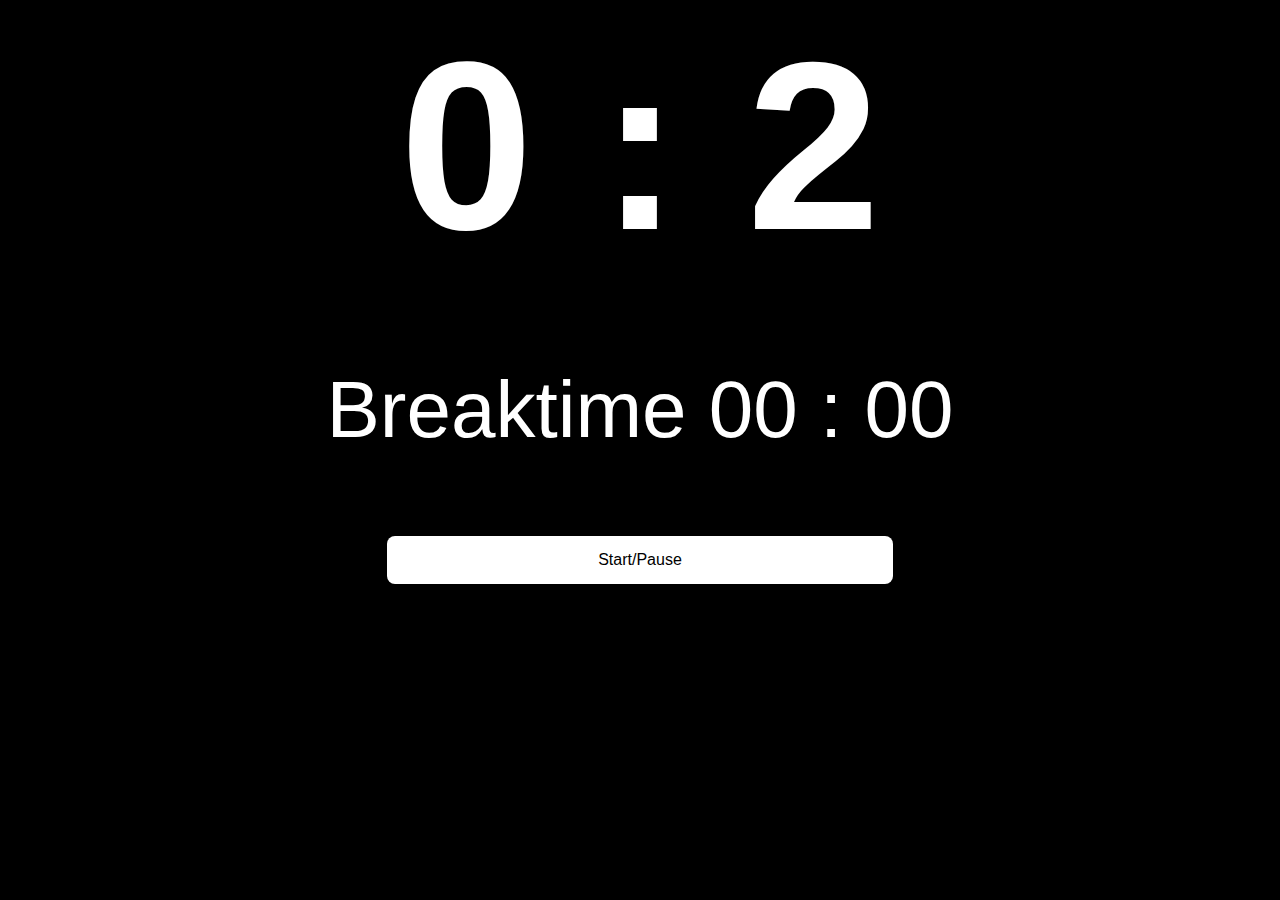
==== countdown.html @ a86d6032 "Now timer switching to break and counting down on page" ====
<!DOCTYPE html>

    <head>
        <meta charset="utf-8">
        <meta http-equiv="X-UA-Compatible" content="IE=edge">
        <title></title>
        <meta name="description" content="">
        <meta name="viewport" content="width=device-width, initial-scale=1">
        <link rel="stylesheet" href="main.css">
    </head>
    <body>
        <div class="container">

            <div class="clockall">
                <!-- <h1 id ="ticker">0</h1> -->
                <div id="clockshow">
                    <h1>
                        <span id ="tickerMinutes">00</span>
                        <span>:</span>
                        <span id ="tickerSeconds">00</span>
                    </h1>
                </div>
            <div id="breakall">
                <p>Breaktime
                    
                        <span id="breakMinutes">00</span>
                        <span>:</span>
                        <span id="breakSeconds">00</span>
                </p>
            </div>

                <div class="button-area">
                    <button class="pause-btn" id="pause">Start/Pause</button>

                </div>
            </div>
        </div>

        <script src="countdownClock.js" async defer></script>
    </body>
</html>
---- main.css ----
h1{
    font-family: Verdana, Geneva, Tahoma, sans-serif;
    color: white;
    font-size: 15em;
    text-align: center;
    padding: 0em;
    margin: 0em;
}

.container{
/* width: 100em;
height: 100em; */
}

.clockall{
height:80%;
width: 80%;
margin: 0 auto;
}

body {
  
    background: black;


}

.pause-btn{
    border-radius: 8px;
    width: 50%;
   

    background-color: white;
    border: none;
    color: black;
    padding: 15px 32px;
    text-align: center;
    text-decoration: none;
    /* display: inline-block; */
    margin: 0 auto;
    font-size: 16px;
}
.button-area{
    width: 100%;
    margin: 0 auto;
    float: center;
    text-align: center;
}

h5{
    text-align: center;
    color: white;
    font-size: 5em;
}

p{
    font-family: Verdana, Geneva, Tahoma, sans-serif;
    color: white;
    font-size: 5em;
    text-align: center;
    padding: 0em;
}

#breakall{
    visibility: visible; 
    /* change to hidden later if don't want break to appear at first */
}

#clockshow{
    visibility: visible;
}
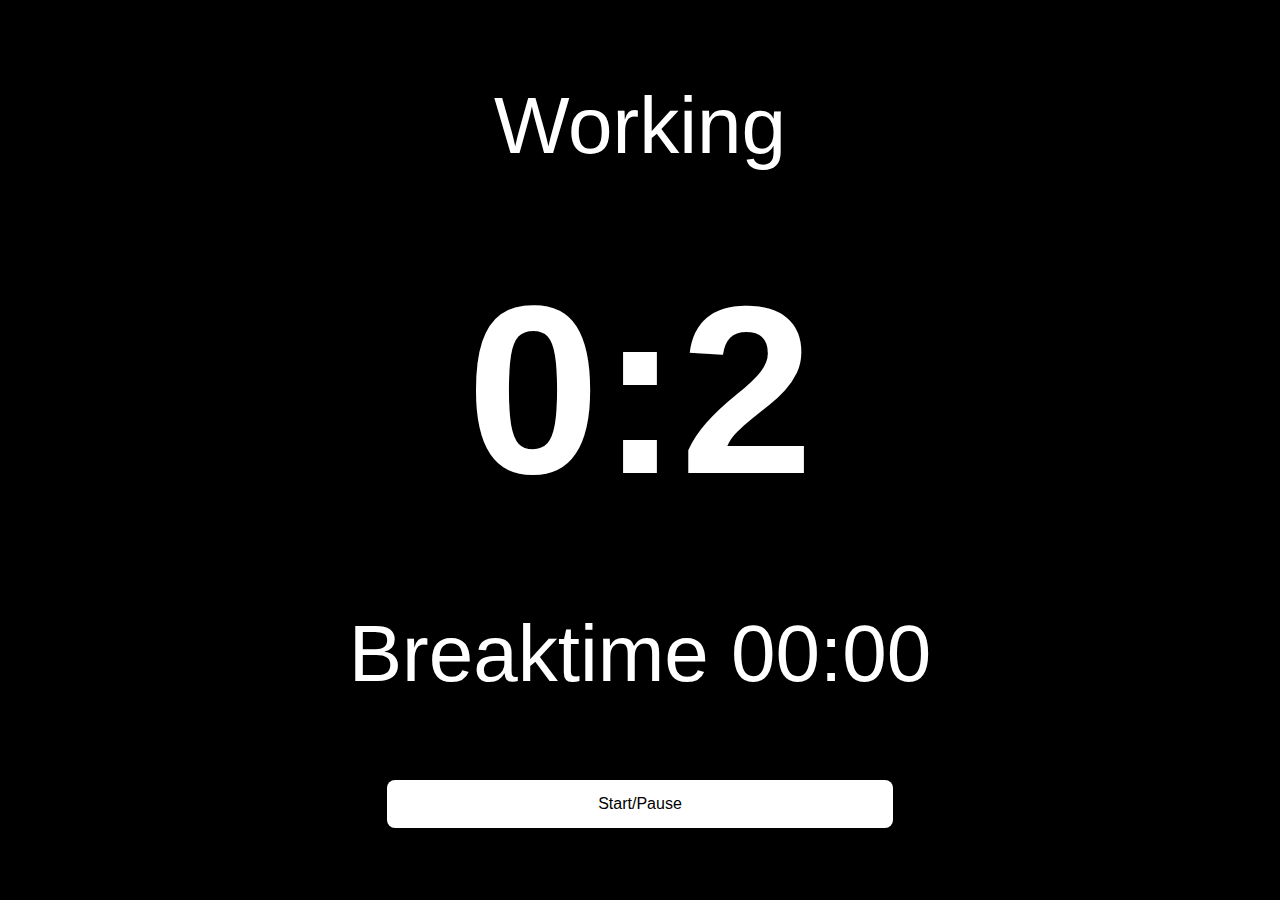
==== commit 1d6a272f: "color changes based on status" ====
--- a/countdown.html
+++ b/countdown.html
@@ -14,18 +14,15 @@
             <div class="clockall">
                 <!-- <h1 id ="ticker">0</h1> -->
                 <div id="clockshow">
+                    <p id = "hstatus">Working</p>
                     <h1>
-                        <span id ="tickerMinutes">00</span>
-                        <span>:</span>
-                        <span id ="tickerSeconds">00</span>
+                        <span id ="tickerMinutes">00</span><span>:</span><span id ="tickerSeconds">00</span>
                     </h1>
                 </div>
             <div id="breakall">
                 <p>Breaktime
                     
-                        <span id="breakMinutes">00</span>
-                        <span>:</span>
-                        <span id="breakSeconds">00</span>
+                        <span id="breakMinutes">00</span><span>:</span><span id="breakSeconds">00</span>
                 </p>
             </div>
 
--- a/main.css
+++ b/main.css
@@ -1,3 +1,4 @@
+
 h1{
     font-family: Verdana, Geneva, Tahoma, sans-serif;
     color: white;
@@ -5,6 +6,7 @@
     text-align: center;
     padding: 0em;
     margin: 0em;
+    
 }
 
 .container{
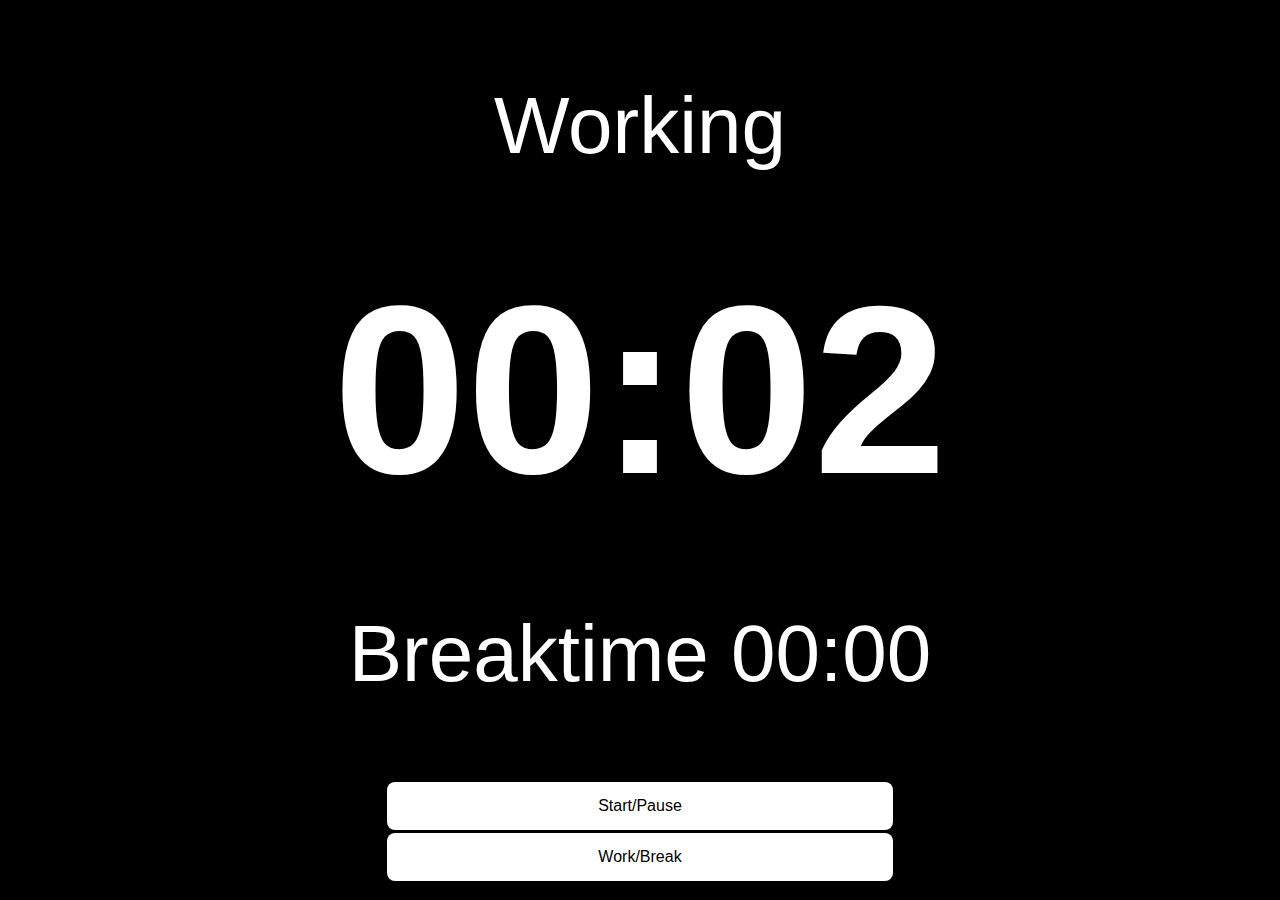
==== commit ed2f43a3: "Added button functionality for switching" ====
--- a/countdown.html
+++ b/countdown.html
@@ -28,6 +28,9 @@
 
                 <div class="button-area">
                     <button class="pause-btn" id="pause">Start/Pause</button>
+                    
+                    <button class="pause-btn" id="workBreak">Work/Break</button>
+
 
                 </div>
             </div>
--- a/main.css
+++ b/main.css
@@ -41,6 +41,7 @@
     /* display: inline-block; */
     margin: 0 auto;
     font-size: 16px;
+    margin: .1em;
 }
 .button-area{
     width: 100%;
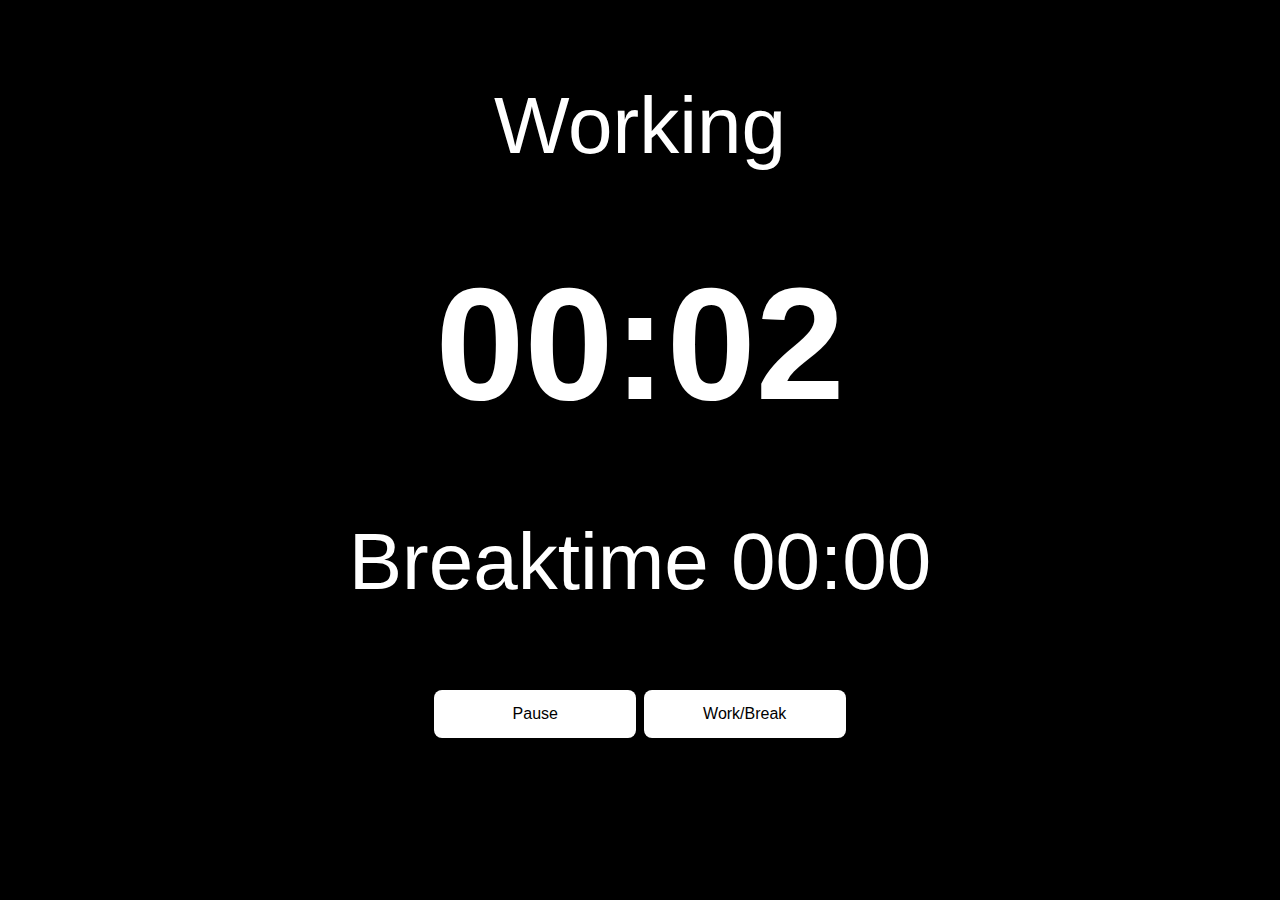
==== commit 936d3a2a: "Reszied, reconfigured status" ====
--- a/countdown.html
+++ b/countdown.html
@@ -20,14 +20,13 @@
                     </h1>
                 </div>
             <div id="breakall">
-                <p>Breaktime
-                    
-                        <span id="breakMinutes">00</span><span>:</span><span id="breakSeconds">00</span>
+                <p>Breaktime 
+                    <span id="breakMinutes">00</span><span>:</span><span id="breakSeconds">00</span>
                 </p>
             </div>
 
                 <div class="button-area">
-                    <button class="pause-btn" id="pause">Start/Pause</button>
+                    <button class="pause-btn" id="pause">Pause</button>
                     
                     <button class="pause-btn" id="workBreak">Work/Break</button>
 
--- a/main.css
+++ b/main.css
@@ -2,7 +2,7 @@
 h1{
     font-family: Verdana, Geneva, Tahoma, sans-serif;
     color: white;
-    font-size: 15em;
+    font-size: 10em;
     text-align: center;
     padding: 0em;
     margin: 0em;
@@ -29,7 +29,7 @@
 
 .pause-btn{
     border-radius: 8px;
-    width: 50%;
+    width: 20%;
    
 
     background-color: white;
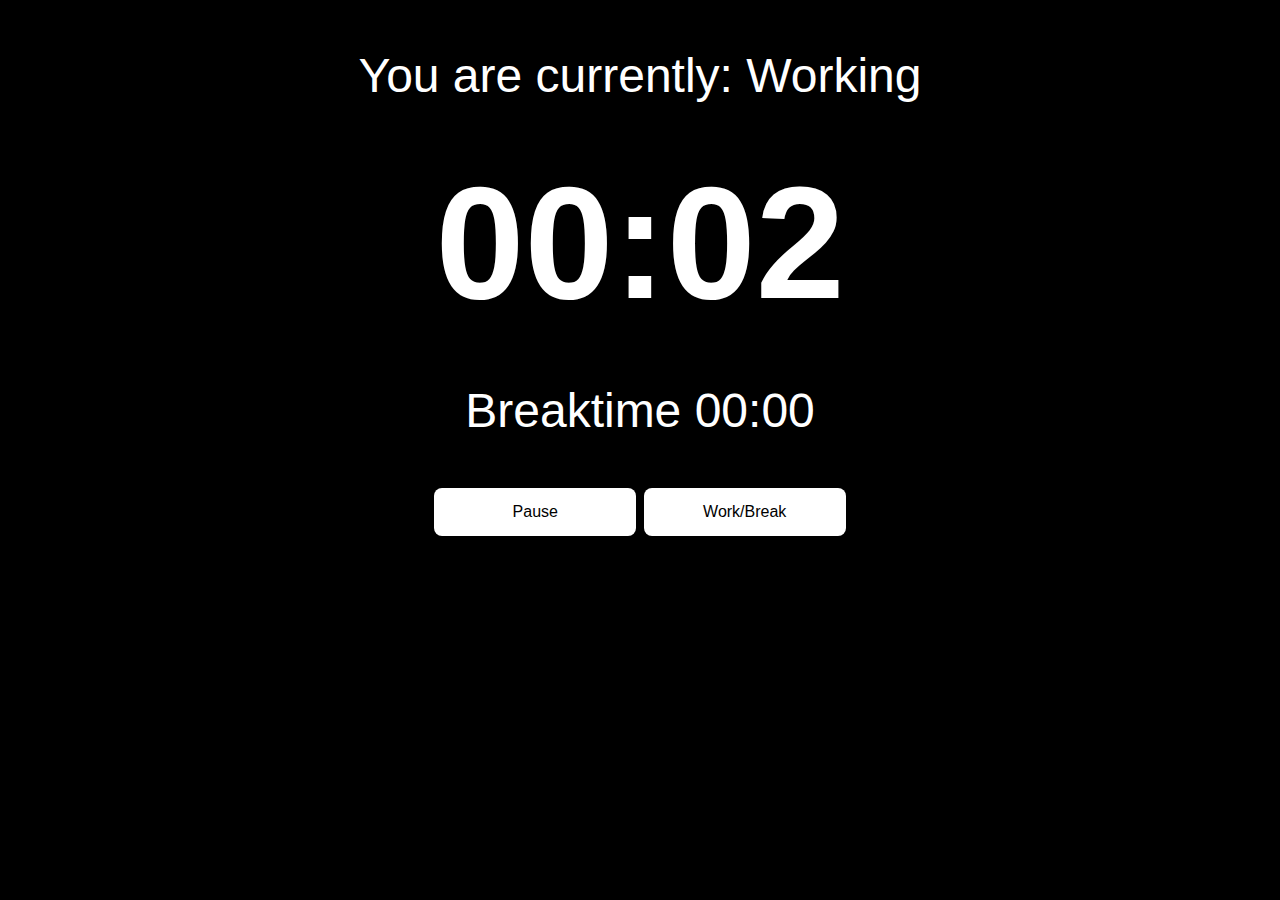
==== commit 4011b54d: "Changed status line at top, resized some things for better readability" ====
--- a/countdown.html
+++ b/countdown.html
@@ -14,7 +14,10 @@
             <div class="clockall">
                 <!-- <h1 id ="ticker">0</h1> -->
                 <div id="clockshow">
-                    <p id = "hstatus">Working</p>
+                    <p>You are currently: 
+                    <span id = "hstatus">Working</span>
+
+                    </p>
                     <h1>
                         <span id ="tickerMinutes">00</span><span>:</span><span id ="tickerSeconds">00</span>
                     </h1>
--- a/main.css
+++ b/main.css
@@ -1,4 +1,8 @@
-
+main{
+    max-width: 38rem;
+    padding: 2rem;
+    margin: auto;
+}
 h1{
     font-family: Verdana, Geneva, Tahoma, sans-serif;
     color: white;
@@ -12,6 +16,7 @@
 .container{
 /* width: 100em;
 height: 100em; */
+
 }
 
 .clockall{
@@ -59,7 +64,7 @@
 p{
     font-family: Verdana, Geneva, Tahoma, sans-serif;
     color: white;
-    font-size: 5em;
+    font-size: 3em;
     text-align: center;
     padding: 0em;
 }
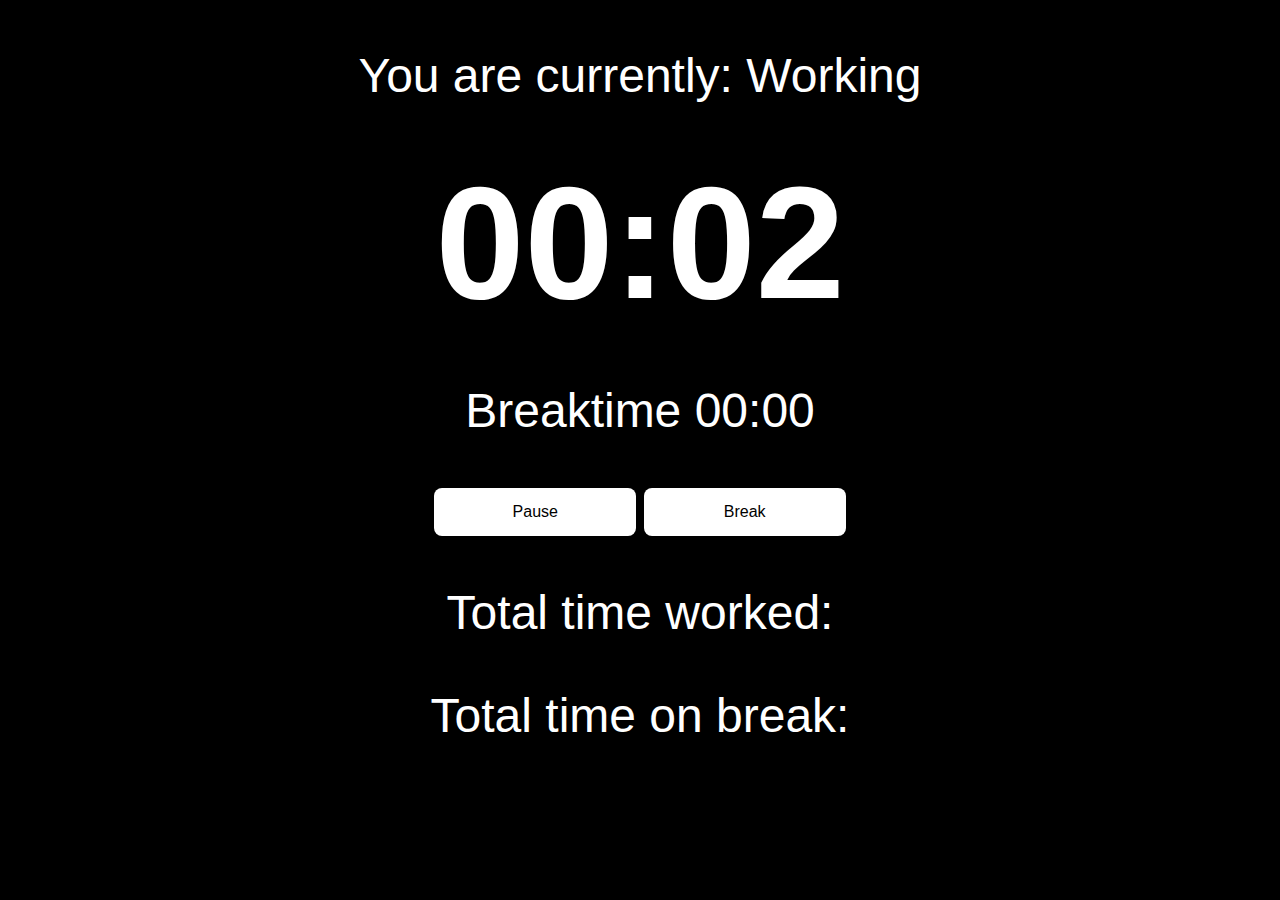
==== commit 68cd6899: "now storing breakTime" ====
--- a/countdown.html
+++ b/countdown.html
@@ -29,12 +29,15 @@
             </div>
 
                 <div class="button-area">
-                    <button class="pause-btn" id="pause">Pause</button>
+                    <button class="pause-btn" id="pause_resume">Pause</button>
                     
-                    <button class="pause-btn" id="workBreak">Work/Break</button>
+                    <button class="pause-btn" id="workBreak">Break</button>
 
 
                 </div>
+                <p>Total time worked: <span id="totalWorked"></span></p>
+                <p>Total time on break: <span id="totalBreaked"></span></p>
+
             </div>
         </div>
 
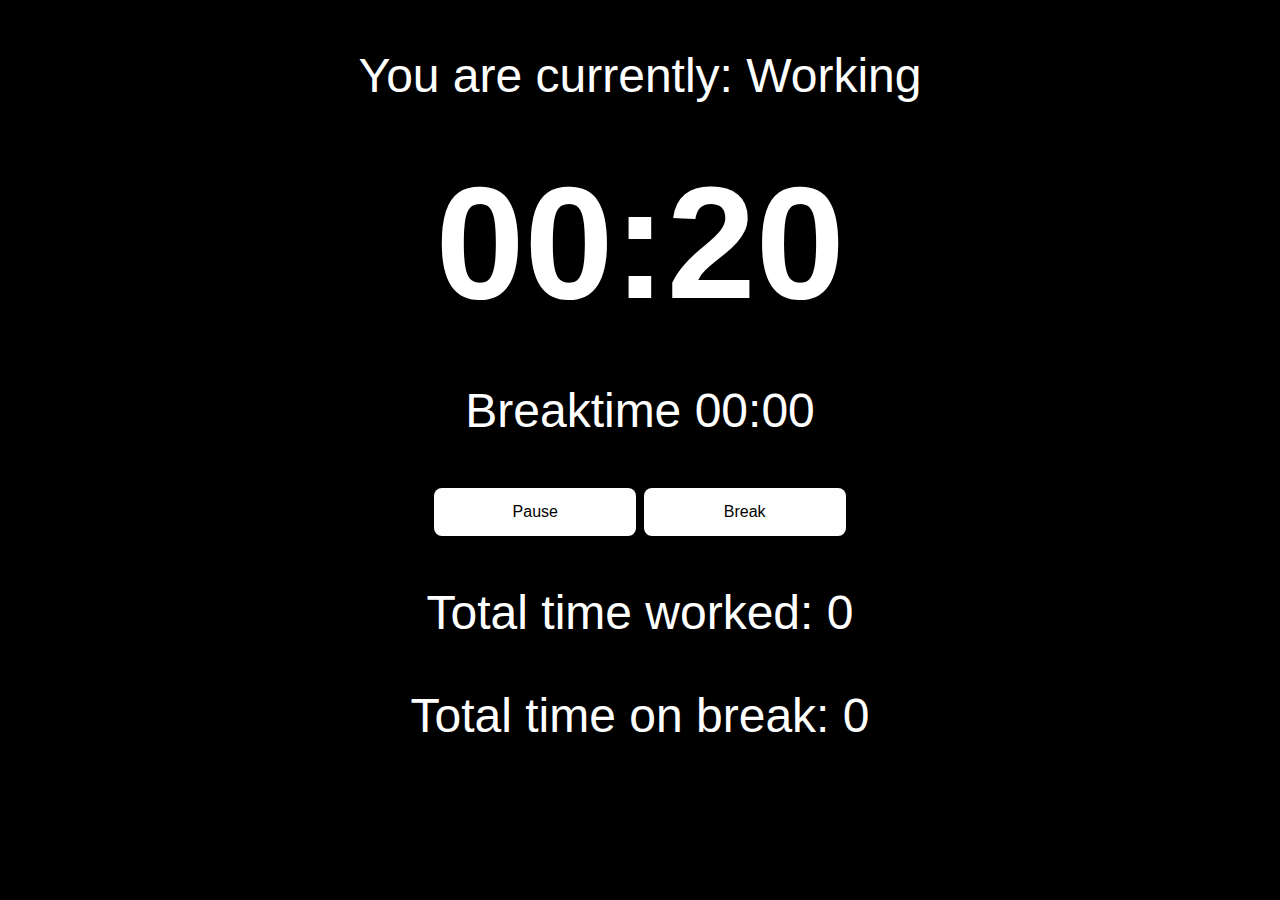
==== commit 9bb4c8ff: "now tracking time worked and time on break" ====
--- a/countdown.html
+++ b/countdown.html
@@ -35,8 +35,8 @@
 
 
                 </div>
-                <p>Total time worked: <span id="totalWorked"></span></p>
-                <p>Total time on break: <span id="totalBreaked"></span></p>
+                <p>Total time worked: <span id="totalWorked">0</span></p>
+                <p>Total time on break: <span id="totalBreaked">0</span></p>
 
             </div>
         </div>
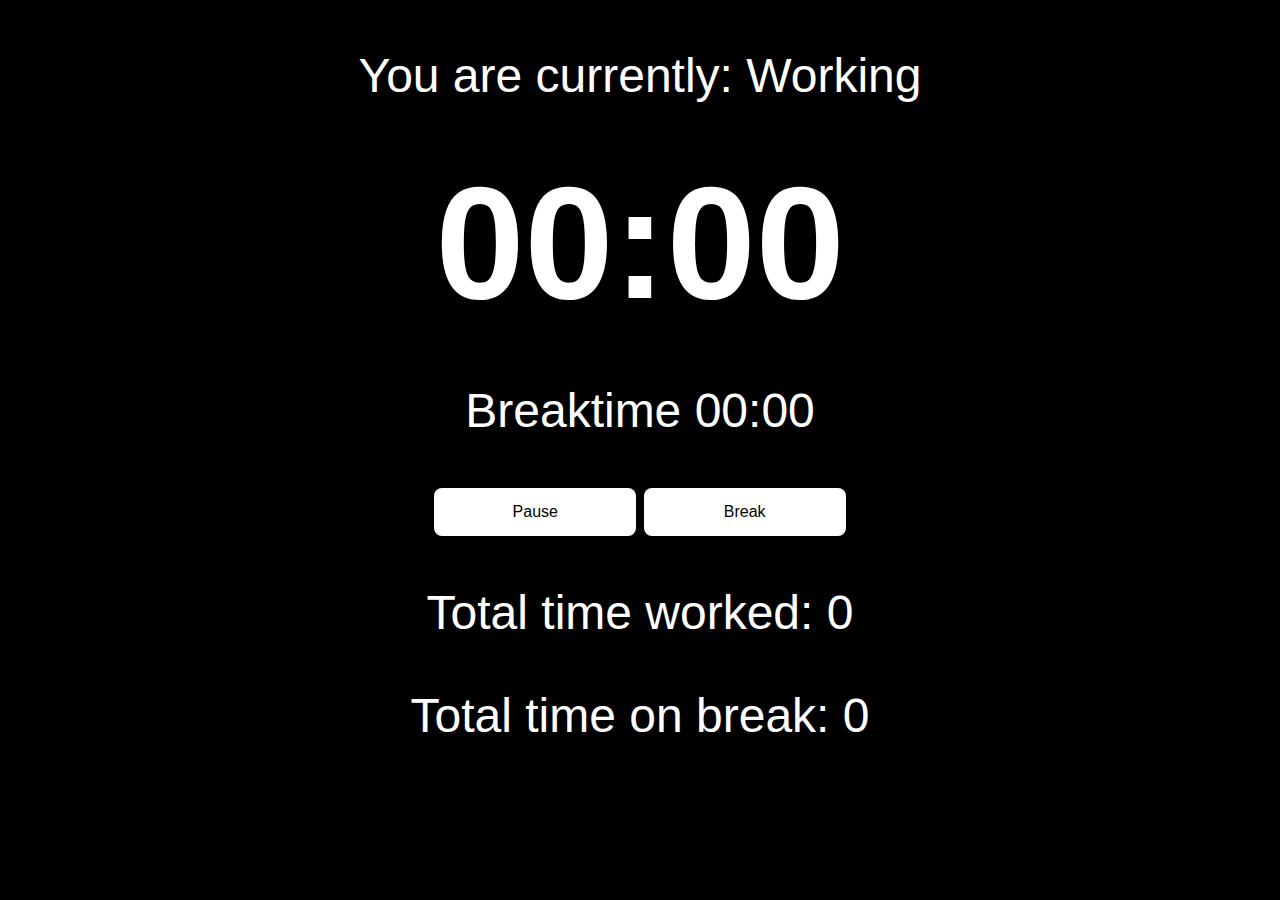
==== commit 505c2fb7: "Reciting more" ====
--- a/countdown.html
+++ b/countdown.html
@@ -41,6 +41,8 @@
             </div>
         </div>
 
-        <script src="countdownClock.js" async defer></script>
+        <!-- <script src="countdownClock.js" async defer></script> -->
+        <script src="recite.js" async defer></script>
+
     </body>
 </html>--- a/main.css
+++ b/main.css
@@ -76,4 +76,8 @@
 
 #clockshow{
     visibility: visible;
+}
+
+#workBreak{
+    visibility: visible;
 }